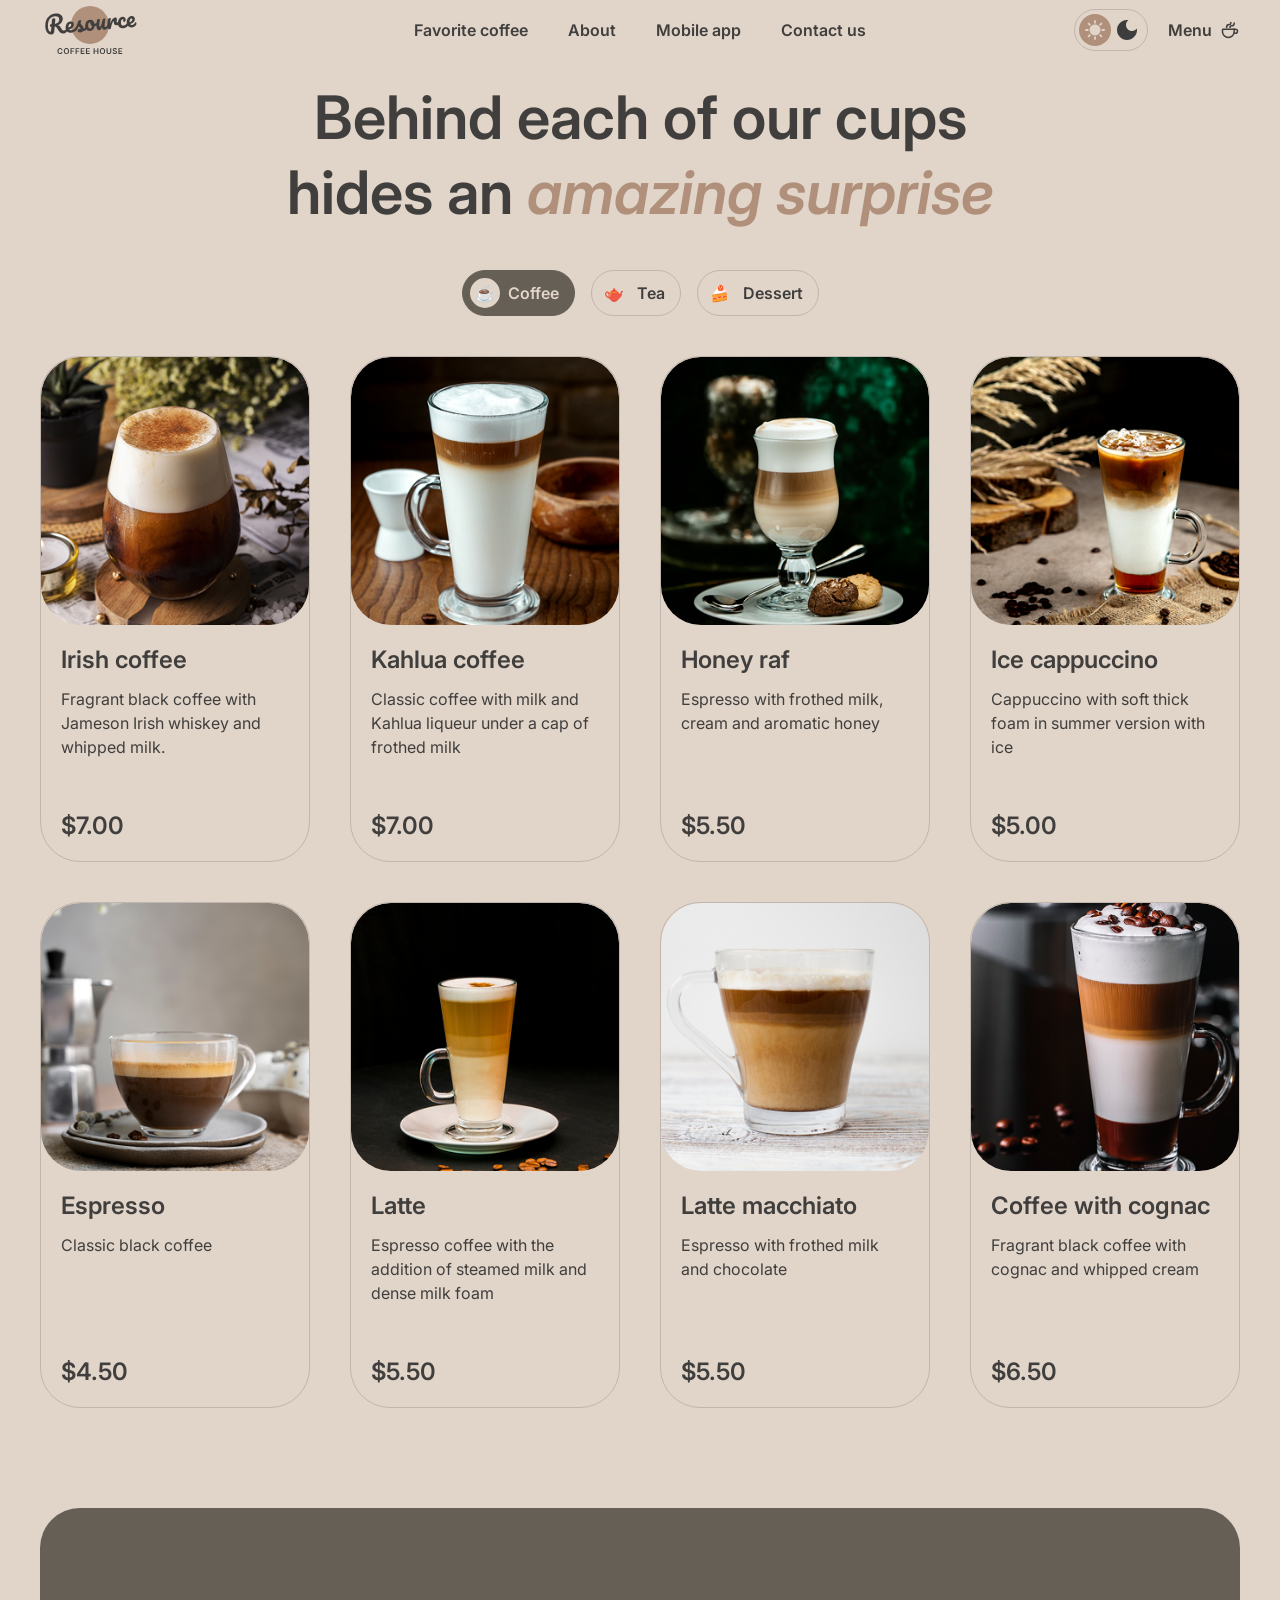
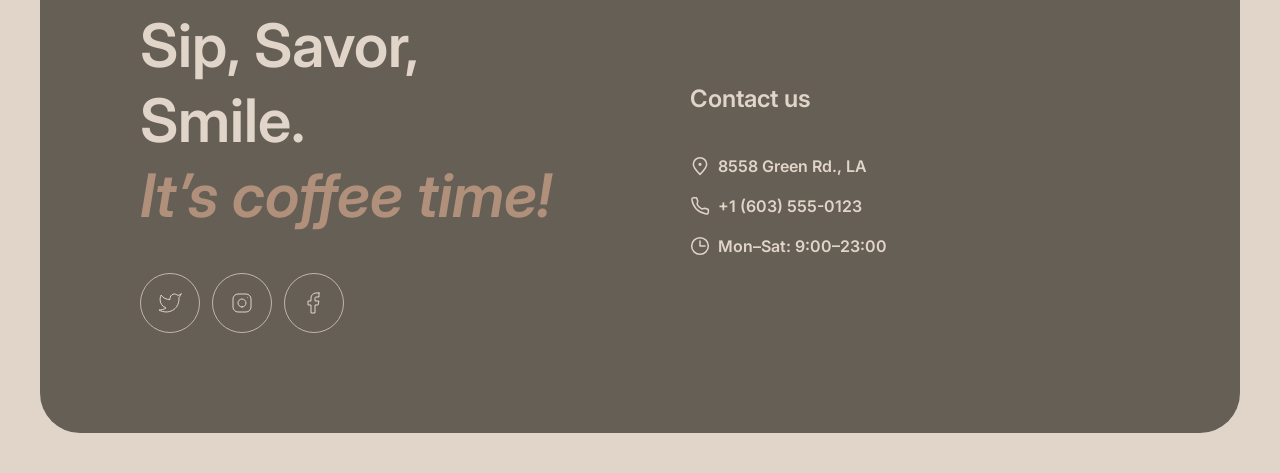
==== menu.html @ 9cdf7f80 "feat: add new functionality and style" ====
<!doctype html>
<html lang="en">
  <head>
    <meta charset="UTF-8" />
    <meta name="viewport" content="width=device-width, initial-scale=1.0" />
    <title>Coffee House Catalog</title>
    <link rel="preconnect" href="https://fonts.googleapis.com" />
    <link rel="preconnect" href="https://fonts.gstatic.com" crossorigin />
    <link
      href="https://fonts.googleapis.com/css2?family=Inter:ital,wght@0,400;0,600;1,600&display=swap"
      rel="stylesheet"
    />
    <link rel="stylesheet" href="./css/style.css" />
    <link rel="icon" type="image/svg+xml" href="./assets/images/favicon.svg" />
  </head>
  <body>
    <div class="page-container">
      <header>
        <a href="index.html" class="header-logo">
          <img
            class="logo-light"
            src="assets/images/logo.svg"
            alt="Coffee House"
          />
          <img
            class="logo-dark"
            src="assets/images/logo-dark.svg"
            alt="Coffee House"
          />
        </a>
        <nav>
          <ul>
            <li>
              <a href="index.html#favorites">Favorite coffee</a>
            </li>
            <li>
              <a href="index.html#about">About</a>
            </li>
            <li>
              <a href="index.html#mobile-app">Mobile app</a>
            </li>
            <li>
              <a href="#contacts">Contact us</a>
            </li>
          </ul>
        </nav>
        <div class="header-actions">
          <div class="theme-switcher">
            <button type="button" class="theme-light" aria-label="Light theme">
              <img src="assets/icons/Sun.svg" alt="" />
            </button>

            <button type="button" class="theme-dark" aria-label="Dark theme">
              <img src="assets/icons/Moon.svg" alt="" />
            </button>
          </div>
          <a class="menu-link" href="menu.html">
            <span>Menu</span>
            <img src="assets/icons/coffee-cup.svg" alt="" />
          </a>
          <button class="burger-button" type="button" aria-label="Open menu">
            <img src="assets/icons/burger.svg" alt="" />
          </button>
        </div>
      </header>

      <main>
        <section id="menu" class="menu-section">
          <h1>
            Behind each of our cups hides an <span>amazing surprise</span>
          </h1>

          <div class="menu-tabs">
            <button type="button" class="menu-tab active">
              <span class="menu-tab-icon" aria-hidden="true">☕</span>
              <span>Coffee</span>
            </button>

            <button type="button" class="menu-tab">
              <span class="menu-tab-icon" aria-hidden="true">🫖</span>
              <span>Tea</span>
            </button>

            <button type="button" class="menu-tab">
              <span class="menu-tab-icon" aria-hidden="true">🍰</span>
              <span>Dessert</span>
            </button>
          </div>

          <div class="menu-grid">
            <article class="menu-card">
              <img src="assets/images/coffee-1.png" alt="Irish coffee" />

              <div class="menu-card-description">
                <h2>Irish coffee</h2>

                <p>
                  Fragrant black coffee with Jameson Irish whiskey and whipped
                  milk.
                </p>

                <p class="menu-card-price">$7.00</p>
              </div>
            </article>

            <article class="menu-card">
              <img src="assets/images/coffee-2.png" alt="Kahlua coffee" />

              <div class="menu-card-description">
                <h2>Kahlua coffee</h2>

                <p>
                  Classic coffee with milk and Kahlua liqueur under a cap of
                  frothed milk
                </p>

                <p class="menu-card-price">$7.00</p>
              </div>
            </article>

            <article class="menu-card">
              <img src="assets/images/coffee-3.png" alt="Honey raf" />

              <div class="menu-card-description">
                <h2>Honey raf</h2>

                <p>Espresso with frothed milk, cream and aromatic honey</p>

                <p class="menu-card-price">$5.50</p>
              </div>
            </article>

            <article class="menu-card">
              <img src="assets/images/coffee-4.png" alt="Ice cappuccino" />

              <div class="menu-card-description">
                <h2>Ice cappuccino</h2>

                <p>
                  Cappuccino with soft thick foam in summer version with ice
                </p>

                <p class="menu-card-price">$5.00</p>
              </div>
            </article>

            <article class="menu-card">
              <img src="assets/images/coffee-5.png" alt="Espresso" />

              <div class="menu-card-description">
                <h2>Espresso</h2>

                <p>Classic black coffee</p>

                <p class="menu-card-price">$4.50</p>
              </div>
            </article>

            <article class="menu-card">
              <img src="assets/images/coffee-6.png" alt="Latte" />

              <div class="menu-card-description">
                <h2>Latte</h2>

                <p>
                  Espresso coffee with the addition of steamed milk and dense
                  milk foam
                </p>

                <p class="menu-card-price">$5.50</p>
              </div>
            </article>

            <article class="menu-card">
              <img src="assets/images/coffee-7.png" alt="Latte macchiato" />

              <div class="menu-card-description">
                <h2>Latte macchiato</h2>

                <p>Espresso with frothed milk and chocolate</p>

                <p class="menu-card-price">$5.50</p>
              </div>
            </article>

            <article class="menu-card">
              <img src="assets/images/coffee-8.png" alt="Coffee with cognac" />

              <div class="menu-card-description">
                <h2>Coffee with cognac</h2>

                <p>Fragrant black coffee with cognac and whipped cream</p>

                <p class="menu-card-price">$6.50</p>
              </div>
            </article>
          </div>

          <button
            class="menu-load-more"
            type="button"
            aria-label="Show more products"
          >
            <svg
              width="24"
              height="24"
              viewBox="0 0 24 24"
              fill="none"
              xmlns="http://www.w3.org/2000/svg"
              aria-hidden="true"
            >
              <path
                d="M20 11A8 8 0 1 0 18 17"
                stroke="currentColor"
                stroke-linecap="round"
                stroke-linejoin="round"
              />
              <path
                d="M20 4V11H13"
                stroke="currentColor"
                stroke-linecap="round"
                stroke-linejoin="round"
              />
            </svg>
          </button>
        </section>
      </main>

      <footer id="contacts">
        <div class="footer-content">
          <div class="footer-offer">
            <h2>
              Sip, Savor, Smile.<br />
              <span>It’s coffee time!</span>
            </h2>
            <div class="footer-socials">
              <a href="https://twitter.com" aria-label="Twitter">
                <img src="assets/icons/twitter.svg" alt="" />
              </a>

              <a href="https://instagram.com" aria-label="Instagram">
                <img src="assets/icons/instagram.svg" alt="" />
              </a>

              <a href="https://facebook.com" aria-label="Facebook">
                <img src="assets/icons/facebook.svg" alt="" />
              </a>
            </div>
          </div>
          <div class="footer-info">
            <h3>Contact us</h3>
            <div class="footer-contacts">
              <a
                href="https://maps.google.com/?q=8558+Green+Rd+LA"
                target="_blank"
                rel="noopener noreferrer"
              >
                <img src="assets/icons/pin-alt.svg" alt="" />
                <span>8558 Green Rd., LA</span>
              </a>

              <a href="tel:+16035550123">
                <img src="assets/icons/phone.svg" alt="" />
                <span>+1 (603) 555-0123</span>
              </a>

              <p>
                <img src="assets/icons/clock.svg" alt="" />
                <span>Mon–Sat: 9:00–23:00</span>
              </p>
            </div>
          </div>
        </div>
      </footer>
    </div>
    <script src="./js/theme.js"></script>
  </body>
</html>
---- css/style.css ----
:root {
  /* Light theme */
  --color-text-primary: #403f3d;
  --color-text-inverse: #e1d4c9;
  --color-text-accent: #b0907a;

  --color-bg-page: #e1d4c9;
  --color-bg-container: #665f55;
  --color-bg-overlay: rgba(64, 63, 61, 0.8);

  --color-border-primary: #c1b6ad;
  --color-border-inverse: #665f55;
}

html[data-theme="dark"] {
  /* Dark theme */
  --color-text-primary: #e1d4c9;
  --color-text-inverse: #e1d4c9;
  --color-text-accent: #b0907a;

  --color-bg-page: #292826;
  --color-bg-container: #403f3d;
  --color-bg-overlay: rgba(41, 40, 38, 0.8);

  --color-border-primary: #665f55;
  --color-border-inverse: #c1b6ad;
}

*,
*::before,
*::after {
  box-sizing: border-box;
}

body {
  margin: 0;
  background-color: var(--color-bg-page);
  color: var(--color-text-primary);
  font-family: "Inter", Arial, sans-serif;
}

.page-container {
  max-width: 1440px;
  padding: 0 40px 40px;
  margin: 0 auto;
}

header {
  display: grid;
  grid-template-columns: minmax(0, 1fr) auto minmax(0, 1fr);
  align-items: center;
  height: 60px;
  margin-bottom: 20px;
}

nav ul {
  display: flex;
  gap: 40px;
  list-style: none;
  margin: 0;
  padding: 0;
}

.theme-switcher {
  display: flex;
  align-items: center;
  border: 1px solid var(--color-border-primary);
  border-radius: 100px;
  padding: 4px;
}

.theme-switcher button {
  width: 32px;
  height: 32px;
  padding: 0;
  border: none;
  border-radius: 50%;
  color: var(--color-text-primary);
  background-color: transparent;
  cursor: pointer;
  transition: background-color 0.3s ease;
}

.theme-switcher button img {
  display: block;
  width: 20px;
  height: 20px;
  margin: auto;
}

html:not([data-theme="dark"]) .theme-dark img {
  filter: brightness(0) saturate(100%) invert(24%);
}

.theme-switcher button:first-child {
  background-color: #b0907a;
  color: #e1d4c9;
}

html[data-theme="dark"] .theme-switcher button:first-child {
  background-color: transparent;
  color: var(--color-text-primary);
}

html[data-theme="dark"] .theme-switcher button:last-child {
  background-color: var(--color-text-accent);
  color: var(--color-text-inverse);
}

html:not([data-theme="dark"]) .theme-dark:hover {
  background-color: #665f55;
}

html:not([data-theme="dark"]) .theme-dark:hover img {
  filter: brightness(0) invert(1);
}

html[data-theme="dark"] .theme-switcher button.theme-light:hover {
  background-color: var(--color-bg-container);
}

header > a {
  justify-self: start;
}

.header-logo {
  display: block;
}

.header-logo img {
  display: block;
}

.header-logo .logo-dark {
  display: none;
}

html[data-theme="dark"] .header-logo .logo-light {
  display: none;
}

html[data-theme="dark"] .header-logo .logo-dark {
  display: block;
}

.header-actions {
  display: flex;
  align-items: center;
  gap: 20px;
  justify-self: end;
}

.burger-button {
  display: none;
  align-items: center;
  justify-content: center;

  width: 44px;
  height: 44px;
  padding: 0;

  border: 1px solid #665f55;
  border-radius: 50%;
  background-color: transparent;

  cursor: pointer;
}

.burger-button img {
  display: block;
  width: 16px;
  height: 8px;
}

html[data-theme="dark"] .burger-button img {
  filter: brightness(0) saturate(100%) invert(88%) sepia(12%) saturate(178%)
    hue-rotate(335deg) brightness(102%) contrast(90%);
}

.menu-link {
  display: flex;
  align-items: center;
  gap: 8px;

  color: var(--color-text-primary);
  text-decoration: none;
}

nav a,
.menu-link {
  position: relative;
  color: var(--color-text-primary);
  font-size: 16px;
  font-weight: 600;
  line-height: 1.5;
  text-decoration: none;
}

nav a::after,
.menu-link::after {
  content: "";
  position: absolute;
  left: 0;
  right: 0;
  bottom: -4px;
  height: 2px;
  background-color: currentColor;

  transform: scaleX(0);
  transform-origin: center;
  transition: transform 0.3s ease;
}

nav a:hover::after,
.menu-link:hover::after {
  transform: scaleX(1);
}

html[data-theme="dark"] .menu-link img {
  filter: brightness(0) saturate(100%) invert(88%) sepia(12%) saturate(178%)
    hue-rotate(335deg) brightness(102%) contrast(90%);
}

#hero {
  min-height: 644px;
  padding: 100px;
  border-radius: 40px;

  background-image: url("../assets/images/img-hero.png");
  background-size: cover;
  background-position: center;
  background-repeat: no-repeat;
}

.hero-content {
  display: flex;
  flex-direction: column;
  gap: 40px;
  max-width: 530px;
}

.hero-content h1 {
  margin: 0;
  color: #e1d4c9;
  font-size: 72px;
  font-weight: 600;
  line-height: 1.05;
}

.hero-content h1 span {
  color: #b0907a;
  font-style: italic;
}

.hero-content p {
  margin: 0;
  color: #e1d4c9;
  font-size: 16px;
  font-weight: 400;
  line-height: 1.5;
}

.hero-button {
  display: flex;
  align-items: center;
  justify-content: center;

  width: 200px;
  height: 64px;

  border-radius: 100px;
  background-color: #e1d4c9;

  color: #403f3d;
  font-size: 16px;
  font-weight: 600;
  line-height: 1.5;
  text-decoration: none;
}

html[data-theme="dark"] .hero-button {
  background-color: #292826;
  color: #e1d4c9;
}

.hero-button img {
  width: 20px;
  height: 20px;
  opacity: 0;
  transition:
    width 0.3s ease,
    opacity 0.3s ease;
}

.hero-button:hover {
  gap: 8px;
}

.hero-button:hover img {
  width: 20px;
  opacity: 1;
}

html[data-theme="dark"] .hero-button img {
  filter: brightness(0) invert(1);
}

#favorites {
  margin-top: 100px;

  display: flex;
  flex-direction: column;
  align-items: center;
  gap: 40px;
}

#favorites h2 {
  text-align: center;
}

#favorites h2,
#about h2,
#mobile-app h2 {
  margin: 0;
  color: var(--color-text-primary);
  font-size: 60px;
  font-weight: 600;
  line-height: 1.25;
}

#favorites h2 span,
#about h2 span,
#mobile-app h2 span {
  color: #b0907a;
  font-style: italic;
}

.coffee-slider {
  display: flex;
  align-items: center;
  justify-content: space-between;
  width: 100%;
}

.coffee-card {
  display: flex;
  flex-direction: column;
  align-items: center;
  gap: 20px;

  width: 100%;
  max-width: 480px;
}

.coffee-card img {
  display: block;
  width: 100%;
  height: auto;
}

.coffee-card-description {
  display: flex;
  flex-direction: column;
  align-items: center;
  gap: 16px;

  width: 100%;
  text-align: center;
}

.coffee-card-description h3,
.coffee-card-description p {
  margin: 0;
}

.coffee-card-description h3 {
  color: var(--color-text-primary);
  font-size: 24px;
  font-weight: 600;
  line-height: 1.25;
}

.coffee-card-description p {
  color: var(--color-text-primary);
  font-size: 16px;
  font-weight: 400;
  line-height: 1.5;
}

.coffee-card-description .coffee-price {
  font-size: 24px;
  font-weight: 600;
  line-height: 1.25;
}

.slider-prev,
.slider-next {
  display: flex;
  align-items: center;
  justify-content: center;
  flex-shrink: 0;

  width: 60px;
  height: 60px;

  padding: 0;
  border: 1px solid var(--color-border-primary);
  border-radius: 50%;

  background-color: transparent;
  color: var(--color-text-primary);

  cursor: pointer;

  transition:
    background-color 0.3s ease,
    color 0.3s ease;
}

.slider-prev svg,
.slider-next svg {
  display: block;
  width: 24px;
  height: 24px;
}

.slider-prev:hover,
.slider-next:hover {
  background-color: #665f55;
  color: #e1d4c9;
}

html[data-theme="dark"] .slider-prev:hover,
html[data-theme="dark"] .slider-next:hover {
  background-color: var(--color-bg-container);
  border-color: var(--color-bg-container);
  color: var(--color-text-primary);
}

.slider-indicators {
  display: flex;
  align-items: center;
  justify-content: center;
  gap: 12px;
}

.indicator {
  display: block;
  width: 40px;
  height: 4px;
  border-radius: 100px;
  background-color: var(--color-border-primary);
}

.indicator.active {
  background-color: var(--color-border-inverse);
}

#about {
  margin-top: 100px;
  display: flex;
  flex-direction: column;
  gap: 40px;
}

.about-gallery {
  display: grid;
  grid-template-columns: repeat(2, minmax(0, 1fr));
  gap: 40px;
}

.about-column {
  display: flex;
  flex-direction: column;
  gap: 40px;
}

.about-image {
  width: 100%;
  overflow: hidden;
  border-radius: 20px;
}

.about-image-tall {
  height: 590px;
}

.about-image-short {
  height: 430px;
}

.about-image img {
  display: block;
  width: 100%;
  height: 100%;
  object-fit: cover;
  object-position: center;

  transform: scale(1.1);
  transition: transform 0.3s ease;
}

.about-image:hover img {
  transform: scale(1);
}

.app-content {
  display: flex;
  flex-direction: column;
  gap: 40px;
  width: 100%;
  max-width: 630px;
}

.app-content p {
  margin: 0;
  color: var(--color-text-primary);
  font-size: 16px;
  font-weight: 400;
  line-height: 1.5;
}

.app-buttons {
  display: flex;
  align-items: center;
  gap: 20px;
}

.app-store-button,
.google-play-button {
  display: flex;
  align-items: center;
  justify-content: flex-start;
  gap: 8px;

  width: 200px;
  height: 64px;
  padding: 0 20px;

  border: 1px solid var(--color-border-inverse);
  border-radius: 100px;

  color: var(--color-text-primary);
  text-decoration: none;

  background-color: transparent;

  transition:
    background-color 0.3s ease,
    color 0.3s ease;
}

.app-store-button:hover,
.google-play-button:hover {
  background-color: #665f55;
  color: #e1d4c9;
}

html[data-theme="dark"] .app-store-button:hover,
html[data-theme="dark"] .google-play-button:hover {
  background-color: var(--color-bg-container);
  color: var(--color-text-primary);
}

.app-store-button img,
.google-play-button img {
  display: block;
  width: 36px;
  height: 36px;
  flex-shrink: 0;
  transition: filter 0.3s ease;
}

html[data-theme="dark"] .app-store-button img,
html[data-theme="dark"] .google-play-button img {
  filter: brightness(0) saturate(100%) invert(88%) sepia(12%) saturate(178%)
    hue-rotate(335deg) brightness(102%) contrast(90%);
}

.app-button-text {
  display: flex;
  flex-direction: column;
  align-items: flex-start;
}

.app-button-text span:first-child {
  font-size: 10px;
  font-weight: 600;
  line-height: 1.4;
}

.app-button-text span:last-child {
  font-size: 16px;
  font-weight: 600;
  line-height: 1.5;
}

.app-store-button:hover img,
.google-play-button:hover img {
  filter: brightness(0) saturate(100%) invert(88%) sepia(12%) saturate(178%)
    hue-rotate(335deg) brightness(102%) contrast(90%);
}

.app-screens {
  display: block;
  width: 100%;
  max-width: 630px;
  height: auto;
}

#mobile-app {
  display: flex;
  align-items: center;
  gap: 100px;
  margin-top: 100px;
}

#mobile-app .app-screens {
  min-width: 0;
}

#contacts {
  margin-top: 100px;
}

.footer-content {
  display: flex;
  align-items: center;
  gap: 100px;

  padding: 100px;
  border-radius: 40px;
  background-color: var(--color-bg-container);
}

.footer-offer,
.footer-info {
  flex: 1;
  min-width: 0;
}

.footer-offer h2 {
  margin: 0;
  color: #e1d4c9;
  font-size: 60px;
  font-weight: 600;
  line-height: 1.25;
}

.footer-offer h2 span {
  color: #b0907a;
  font-style: italic;
}

.footer-socials {
  display: flex;
  align-items: center;
  gap: 12px;
}

.footer-socials a {
  display: flex;
  align-items: center;
  justify-content: center;

  width: 60px;
  height: 60px;

  border: 1px solid var(--color-border-primary);
  border-radius: 50%;

  flex-shrink: 0;

  background-color: transparent;

  transition:
    background-color 0.3s ease,
    border-color 0.3s ease;
}

.footer-socials a:hover {
  background-color: #e1d4c9;
  border-color: #e1d4c9;
}

html[data-theme="dark"] .footer-socials a:hover {
  background-color: var(--color-bg-page);
  border-color: var(--color-bg-page);
}

.footer-socials img {
  display: block;
  width: 24px;
  height: 24px;
  transition: filter 0.3s ease;
}

.footer-socials a:hover img {
  filter: brightness(0) saturate(100%) invert(24%) sepia(5%) saturate(376%)
    hue-rotate(356deg) brightness(96%) contrast(89%);
}

html[data-theme="dark"] .footer-socials a:hover img {
  filter: none;
}

.footer-offer {
  display: flex;
  flex-direction: column;
  gap: 40px;
}

.footer-info {
  display: flex;
  flex-direction: column;
  gap: 40px;
}

.footer-info h3 {
  margin: 0;
  color: #e1d4c9;
  font-size: 24px;
  font-weight: 600;
  line-height: 1.25;
}

.footer-contacts {
  display: flex;
  flex-direction: column;
  align-items: flex-start;
  gap: 16px;
}

.footer-contacts a,
.footer-contacts p {
  display: flex;
  align-items: center;
  gap: 8px;

  margin: 0;
  color: #e1d4c9;
  font-size: 16px;
  font-weight: 600;
  line-height: 1.5;
  text-decoration: none;
}

.footer-contacts img {
  display: block;
  width: 20px;
  height: 20px;
  flex-shrink: 0;
}

.footer-contacts a span {
  text-decoration: underline;
  text-decoration-color: transparent;
  text-underline-offset: 4px;
  transition: text-decoration-color 0.3s ease;
}

.footer-contacts a:hover span {
  text-decoration-color: #e1d4c9;
}

.menu-tabs {
  display: flex;
  align-items: center;
  justify-content: center;
  gap: 16px;
}

.menu-tab {
  display: flex;
  align-items: center;
  justify-content: center;
  gap: 8px;

  padding: 7px 15px 7px 7px;

  border: 1px solid var(--color-border-primary);
  border-radius: 100px;
  height: 46px;

  background-color: transparent;
  color: var(--color-text-primary);

  font-family: inherit;
  font-size: 16px;
  font-weight: 600;
  line-height: 1.5;

  cursor: pointer;

  transition:
    background-color 0.3s ease,
    color 0.3s ease;
}

.menu-tab-icon {
  display: flex;
  align-items: center;
  justify-content: center;

  width: 30px;
  height: 30px;

  border-radius: 50%;
  background-color: #e1d4c9;

  font-size: 16px;
  line-height: 1;
  flex-shrink: 0;
}

.menu-tab.active {
  background-color: var(--color-bg-container);
  color: var(--color-text-inverse);
  border-color: #665f55;
}

.menu-tab:not(.active):hover {
  background-color: #665f55;
  color: #e1d4c9;
  border-color: #665f55;
}

html[data-theme="dark"] .menu-tab:not(.active):hover {
  background-color: var(--color-bg-container);
  border-color: var(--color-bg-container);
  color: var(--color-text-primary);
}

.menu-section {
  display: flex;
  flex-direction: column;
  align-items: center;
  gap: 40px;
}

.menu-section h1 {
  max-width: 800px;
  margin: 0 auto;

  color: var(--color-text-primary);
  font-size: 60px;
  font-weight: 600;
  line-height: 1.25;
  text-align: center;
}

.menu-section h1 span {
  color: var(--color-text-accent);
  font-style: italic;
}

.menu-grid {
  display: grid;
  grid-template-columns: repeat(4, minmax(0, 1fr));
  gap: 40px;
  width: 100%;
}

.menu-card {
  display: flex;
  flex-direction: column;

  min-height: 506px;
  overflow: hidden;

  border: 1px solid var(--color-border-primary);
  border-radius: 40px;
}

.menu-card > img {
  display: block;
  width: 100%;
  aspect-ratio: 1;
  object-fit: cover;
  border-radius: 40px;
}

.menu-card-description {
  display: flex;
  flex: 1;
  flex-direction: column;
  gap: 12px;

  padding: 20px;
}

.menu-card-description h2 {
  margin: 0;

  color: var(--color-text-primary);
  font-size: 24px;
  font-weight: 600;
  line-height: 1.25;
}

.menu-card-description p {
  margin: 0;

  color: var(--color-text-primary);
  font-size: 16px;
  line-height: 1.5;
}

.menu-card-description .menu-card-price {
  margin-top: auto;

  font-size: 24px;
  font-weight: 600;
  line-height: 1.25;
}

.menu-load-more {
  display: none;
  align-items: center;
  justify-content: center;

  width: 60px;
  height: 60px;
  padding: 0;

  border: 1px solid var(--color-border-primary);
  border-radius: 50%;

  background-color: transparent;
  color: var(--color-text-primary);

  cursor: pointer;
}

.menu-load-more svg {
  display: block;
  width: 24px;
  height: 24px;
}

@media (max-width: 1024px) {
  header {
    grid-template-columns: 1fr auto;
  }

  nav,
  .menu-link {
    display: none;
  }

  .burger-button {
    display: flex;
  }

  #hero {
    padding: 100px 60px;
  }

  .about-gallery {
    display: flex;
    flex-direction: column;
    gap: 40px;
  }

  .about-column {
    display: contents;
  }

  .about-image-tall {
    height: 590px;
  }

  .about-image-short {
    display: none;
  }

  #mobile-app {
    flex-direction: column;
    align-items: center;
  }

  .app-content {
    max-width: none;
  }

  .footer-content {
    flex-direction: column;
    align-items: stretch;
    padding: 100px 60px;
  }

  .footer-offer,
  .footer-info {
    flex: none;
  }

  .footer-contacts {
    gap: 22px;
  }

  .menu-grid {
    grid-template-columns: repeat(2, minmax(0, 1fr));
  }

  .menu-load-more {
    display: flex;
  }

  .menu-card:nth-child(n + 5) {
    display: none;
  }

  .header-actions {
    justify-self: end;
  }
}

@media (max-width: 767px) {
  .page-container {
    padding: 0 16px 40px;
  }

  header {
    grid-template-columns: 1fr auto;
  }

  #hero {
    min-height: 552px;
    padding: 60px 16px;
  }

  .hero-content h1 {
    font-size: 42px;
    line-height: 1.15;
  }

  #favorites h2,
  #about h2,
  #mobile-app h2,
  .footer-offer h2 {
    font-size: 32px;
    line-height: 1.25;
  }

  .slider-prev,
  .slider-next {
    display: none;
  }

  .coffee-card img {
    width: 100%;
    height: 348px;
    object-fit: contain;
  }

  #mobile-app {
    gap: 40px;
  }

  .app-content {
    gap: 40px;
  }

  .app-buttons {
    flex-direction: column;
    align-items: flex-start;
    gap: 20px;
  }

  .app-store-button,
  .google-play-button {
    width: 200px;
    flex-shrink: 0;
  }

  .app-screens {
    width: 100%;
    height: auto;
  }

  .footer-content {
    padding: 60px 16px;
    gap: 40px;
  }

  .menu-section h1 {
    font-size: 32px;
    line-height: 1.25;
  }

  .menu-grid {
    grid-template-columns: 1fr;
    justify-items: center;
    gap: 40px;
  }

  .menu-card {
    width: 100%;
    max-width: 310px;
    min-height: 506px;
  }

  .menu-card:nth-child(n + 5) {
    display: none;
  }
}
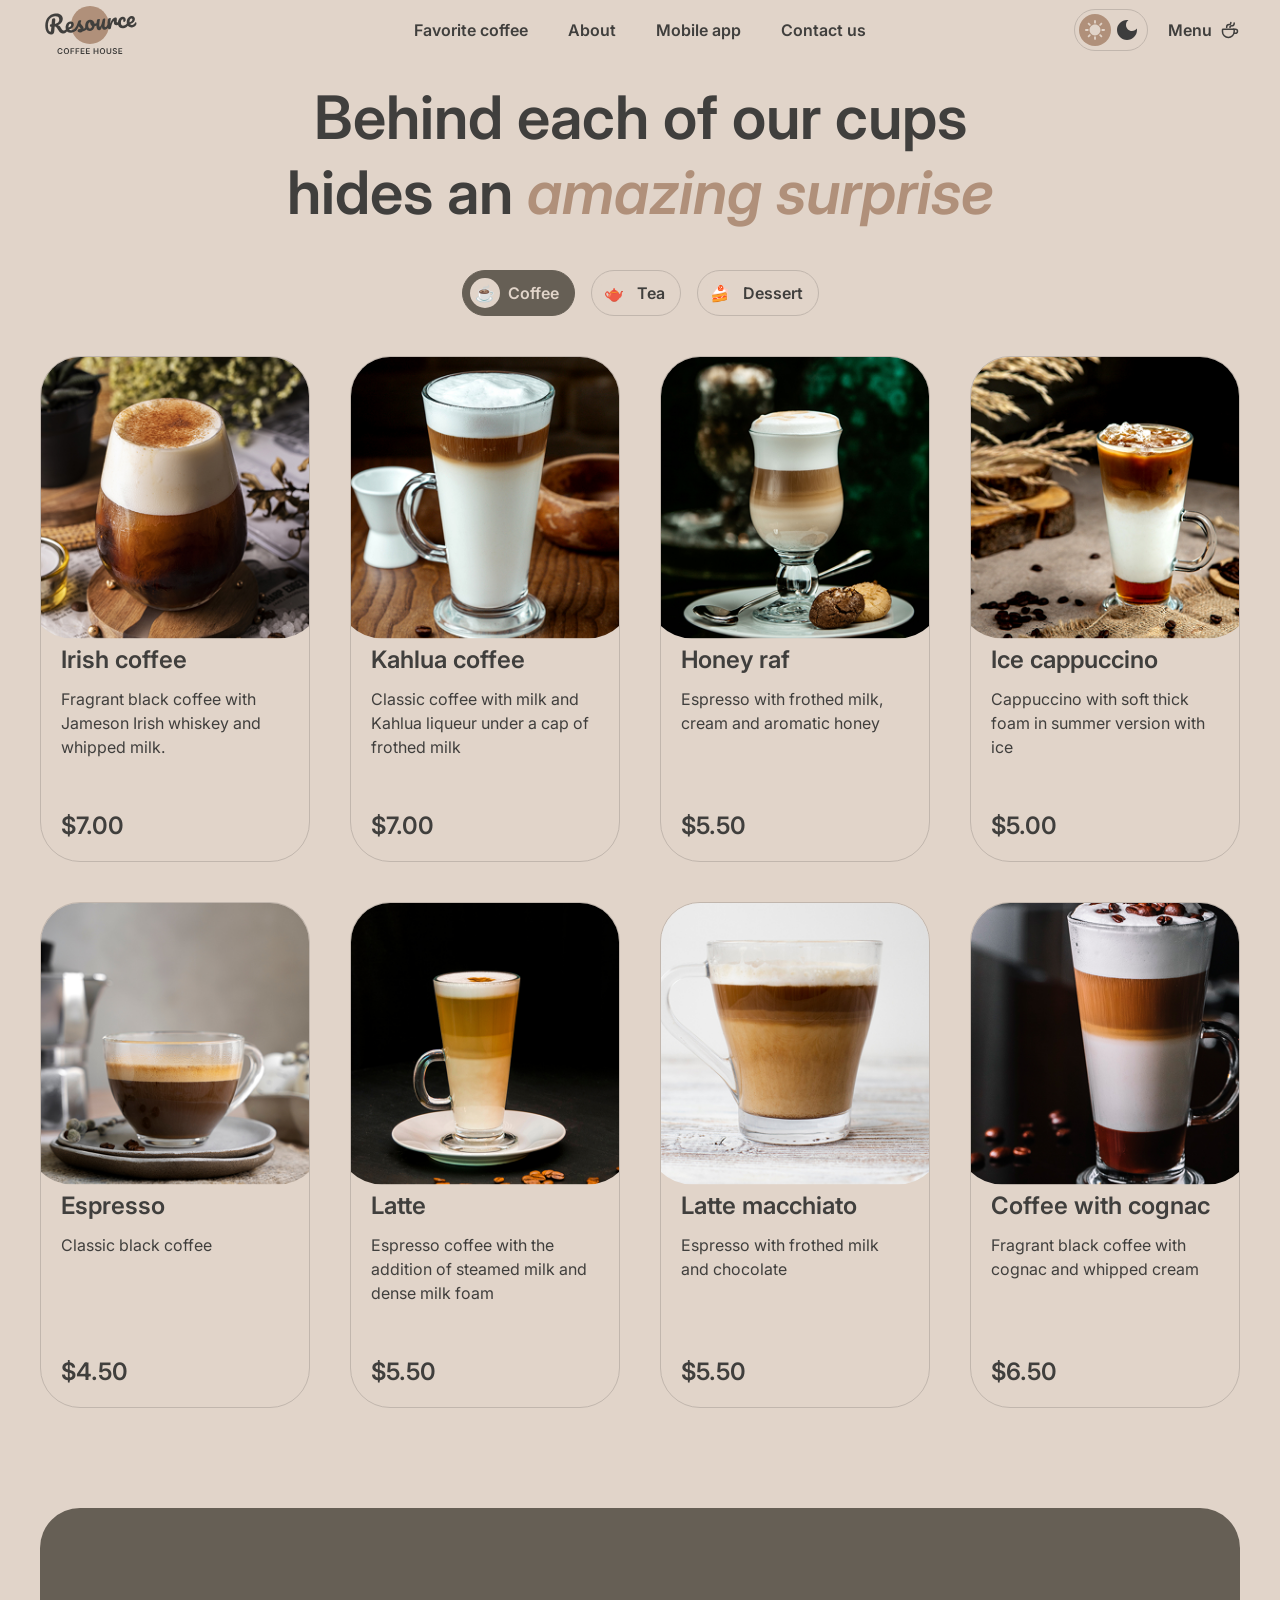
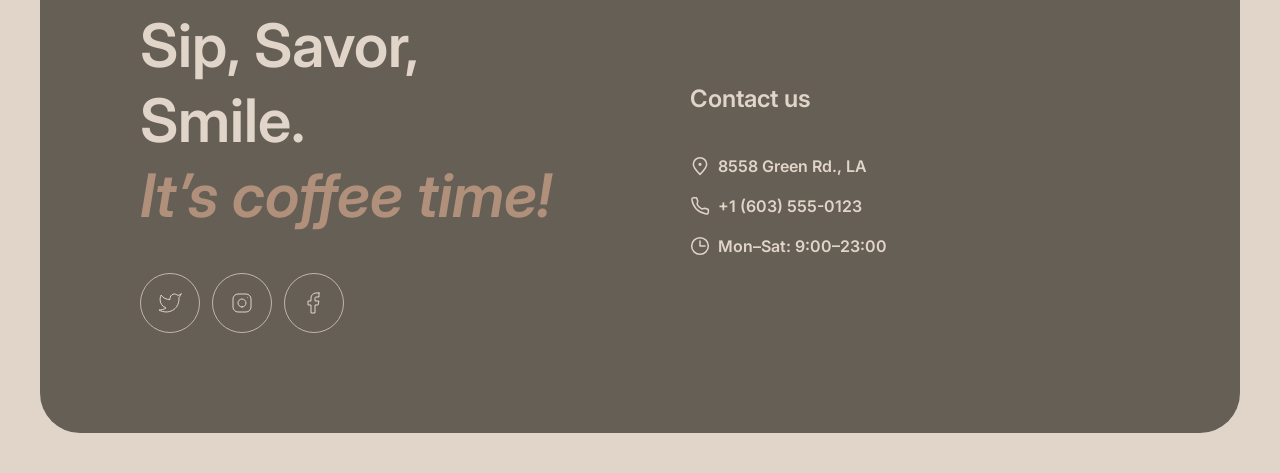
==== commit be5f5767: "feat: add slider and burger functionality" ====
--- a/menu.html
+++ b/menu.html
@@ -58,12 +58,47 @@
             <span>Menu</span>
             <img src="assets/icons/coffee-cup.svg" alt="" />
           </a>
-          <button class="burger-button" type="button" aria-label="Open menu">
-            <img src="assets/icons/burger.svg" alt="" />
+          <button
+            class="burger-button"
+            type="button"
+            aria-label="Open menu"
+            aria-expanded="false"
+            aria-controls="mobile-navigation"
+          >
+            <img class="burger-icon" src="assets/icons/burger.svg" alt="" />
+            <img
+              class="close-icon"
+              src="assets/icons/burger-active.svg"
+              alt=""
+            />
           </button>
         </div>
       </header>
-
+      <nav
+        class="mobile-nav"
+        id="mobile-navigation"
+        aria-label="Mobile navigation"
+      >
+        <ul>
+          <li>
+            <a href="index.html#favorites">Favorite coffee</a>
+          </li>
+          <li>
+            <a href="index.html#about">About</a>
+          </li>
+          <li>
+            <a href="index.html#mobile-app">Mobile app</a>
+          </li>
+          <li>
+            <a href="#contacts">Contact us</a>
+          </li>
+          <li>
+            <a href="menu.html"
+              >Menu<img src="assets/icons/coffee-cup.svg" alt=""
+            /></a>
+          </li>
+        </ul>
+      </nav>
       <main>
         <section id="menu" class="menu-section">
           <h1>
@@ -274,5 +309,6 @@
       </footer>
     </div>
     <script src="./js/theme.js"></script>
+    <script src="./js/burger-menu.js"></script>
   </body>
 </html>
--- a/css/style.css
+++ b/css/style.css
@@ -32,11 +32,19 @@
   box-sizing: border-box;
 }
 
+html {
+  scroll-behavior: smooth;
+}
+
 body {
   margin: 0;
   background-color: var(--color-bg-page);
   color: var(--color-text-primary);
   font-family: "Inter", Arial, sans-serif;
+}
+
+body.menu-open {
+  overflow: hidden;
 }
 
 .page-container {
@@ -166,10 +174,24 @@
   cursor: pointer;
 }
 
-.burger-button img {
+.burger-button .burger-icon {
   display: block;
   width: 16px;
   height: 8px;
+}
+
+.burger-button .close-icon {
+  display: none;
+  width: 16px;
+  height: 16px;
+}
+
+.burger-button[aria-expanded="true"] .burger-icon {
+  display: none;
+}
+
+.burger-button[aria-expanded="true"] .close-icon {
+  display: block;
 }
 
 html[data-theme="dark"] .burger-button img {
@@ -216,7 +238,8 @@
   transform: scaleX(1);
 }
 
-html[data-theme="dark"] .menu-link img {
+html[data-theme="dark"] .menu-link img,
+html[data-theme="dark"] .mobile-nav a img {
   filter: brightness(0) saturate(100%) invert(88%) sepia(12%) saturate(178%)
     hue-rotate(335deg) brightness(102%) contrast(90%);
 }
@@ -352,6 +375,24 @@
   max-width: 480px;
 }
 
+.coffee-slider > .coffee-card.coffee-card-hidden {
+  display: none;
+}
+
+.coffee-slider > .coffee-card:not(.coffee-card-hidden) {
+  animation: coffee-fade-in 1s ease;
+}
+
+@keyframes coffee-fade-in {
+  from {
+    opacity: 0;
+  }
+
+  to {
+    opacity: 1;
+  }
+}
+
 .coffee-card img {
   display: block;
   width: 100%;
@@ -878,6 +919,13 @@
   aspect-ratio: 1;
   object-fit: cover;
   border-radius: 40px;
+
+  transform: scale(1.1);
+  transition: transform 0.3s ease;
+}
+
+.menu-card:hover > img {
+  transform: scale(1);
 }
 
 .menu-card-description {
@@ -938,20 +986,11 @@
   height: 24px;
 }
 
+.mobile-nav {
+  display: none;
+}
+
 @media (max-width: 1024px) {
-  header {
-    grid-template-columns: 1fr auto;
-  }
-
-  nav,
-  .menu-link {
-    display: none;
-  }
-
-  .burger-button {
-    display: flex;
-  }
-
   #hero {
     padding: 100px 60px;
   }
@@ -1015,13 +1054,99 @@
   }
 }
 
-@media (max-width: 767px) {
+@media (min-width: 769px) and (max-width: 1024px) {
+  header {
+    grid-template-columns: auto minmax(0, 1fr) auto;
+    column-gap: 12px;
+  }
+
+  nav ul {
+    justify-content: center;
+    gap: 8px;
+  }
+
+  .header-actions {
+    gap: 8px;
+  }
+}
+
+@media (max-width: 768px) {
+  header {
+    grid-template-columns: 1fr auto;
+  }
+
+  header nav,
+  .menu-link {
+    display: none;
+  }
+
+  .burger-button {
+    display: flex;
+  }
+
+  .mobile-nav {
+    display: flex;
+    flex-direction: column;
+    align-items: center;
+    justify-content: center;
+
+    position: fixed;
+    top: 80px;
+    left: 0;
+    right: 0;
+    bottom: 0;
+
+    background-color: var(--color-bg-page);
+
+    transform: translateX(100%);
+    visibility: hidden;
+
+    transition:
+      transform 0.5s ease,
+      visibility 0s linear 0.5s;
+
+    z-index: 10;
+    overflow-y: auto;
+  }
+
+  .mobile-nav.is-open {
+    transform: translateX(0);
+    visibility: visible;
+
+    transition:
+      transform 0.5s ease,
+      visibility 0s;
+  }
+
+  .mobile-nav ul {
+    display: flex;
+    flex-direction: column;
+    align-items: center;
+    gap: 60px;
+  }
+
+  .mobile-nav a {
+    display: inline-flex;
+    align-items: center;
+    gap: 16px;
+
+    font-size: 32px;
+    font-weight: 600;
+    line-height: 1.25;
+
+    color: var(--color-text-primary);
+    text-decoration: none;
+  }
+
+  .mobile-nav a img {
+    width: 40px;
+    height: 40px;
+  }
+}
+
+@media (max-width: 600px) {
   .page-container {
     padding: 0 16px 40px;
-  }
-
-  header {
-    grid-template-columns: 1fr auto;
   }
 
   #hero {
@@ -1042,9 +1167,8 @@
     line-height: 1.25;
   }
 
-  .slider-prev,
-  .slider-next {
-    display: none;
+  .coffee-slider {
+    justify-content: center;
   }
 
   .coffee-card img {
@@ -1104,3 +1228,10 @@
     display: none;
   }
 }
+
+@media (max-width: 380px) {
+  .slider-prev,
+  .slider-next {
+    display: none;
+  }
+}
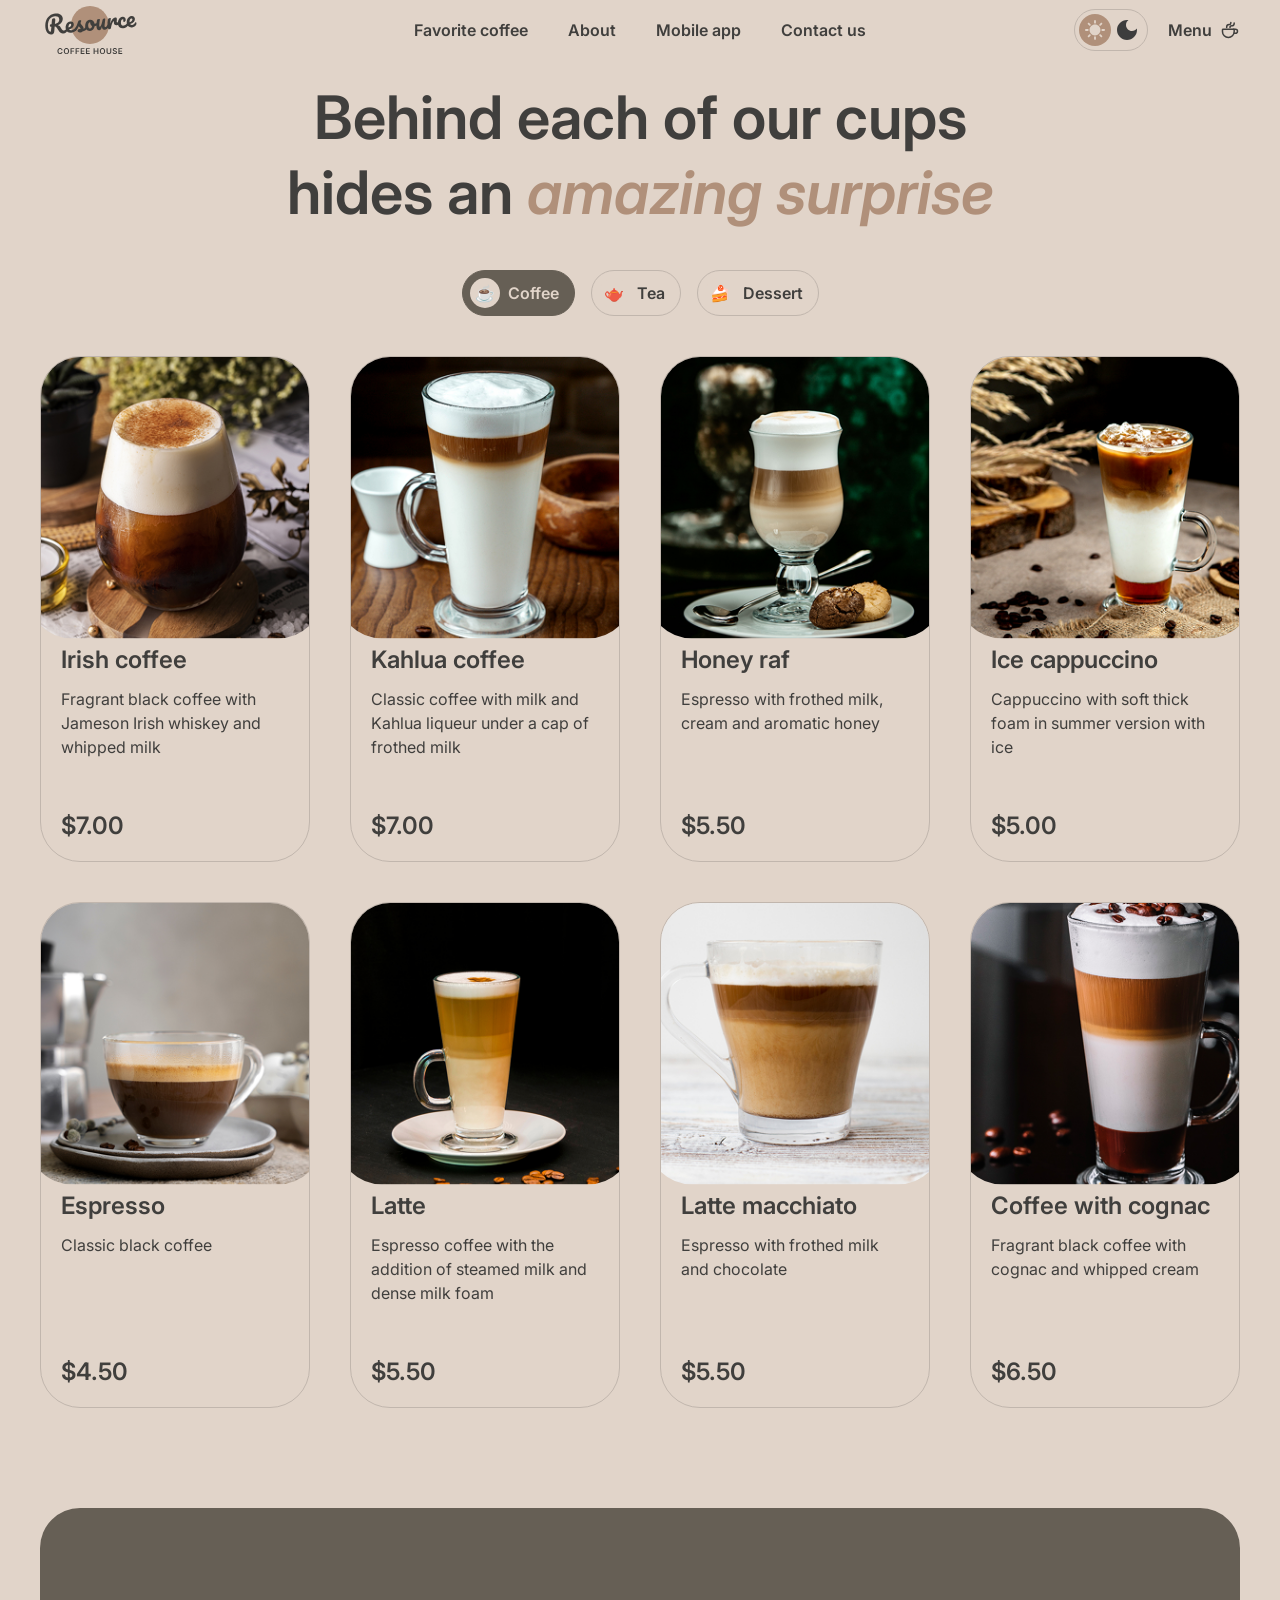
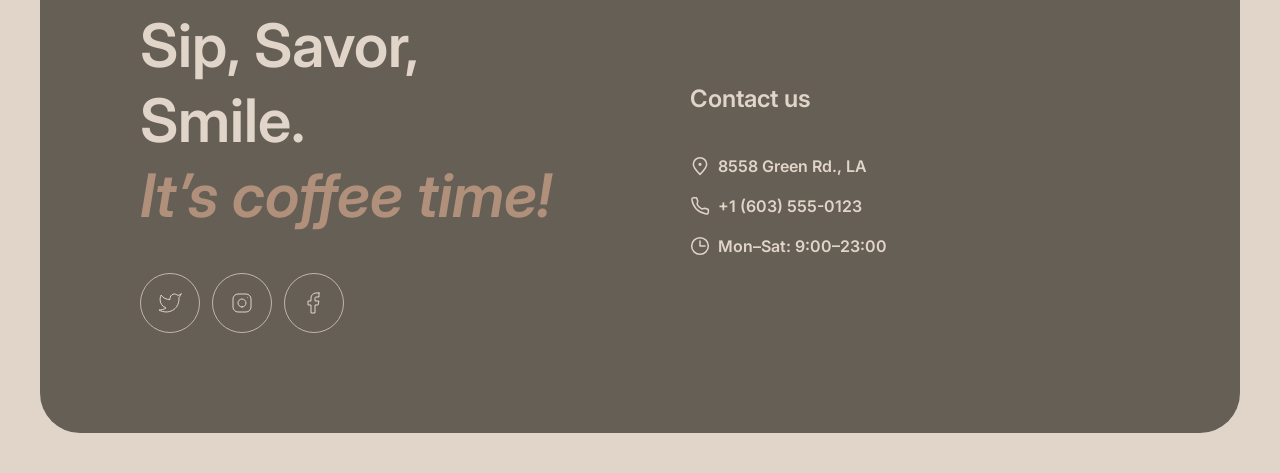
==== commit 7339a0e3: "feat: add categories and modals" ====
--- a/menu.html
+++ b/menu.html
@@ -11,6 +11,7 @@
       rel="stylesheet"
     />
     <link rel="stylesheet" href="./css/style.css" />
+    <link rel="stylesheet" href="./css/modal.css" />
     <link rel="icon" type="image/svg+xml" href="./assets/images/favicon.svg" />
   </head>
   <body>
@@ -106,130 +107,27 @@
           </h1>
 
           <div class="menu-tabs">
-            <button type="button" class="menu-tab active">
+            <button
+              type="button"
+              class="menu-tab active"
+              data-category="coffee"
+            >
               <span class="menu-tab-icon" aria-hidden="true">☕</span>
               <span>Coffee</span>
             </button>
 
-            <button type="button" class="menu-tab">
+            <button type="button" class="menu-tab" data-category="tea">
               <span class="menu-tab-icon" aria-hidden="true">🫖</span>
               <span>Tea</span>
             </button>
 
-            <button type="button" class="menu-tab">
+            <button type="button" class="menu-tab" data-category="dessert">
               <span class="menu-tab-icon" aria-hidden="true">🍰</span>
               <span>Dessert</span>
             </button>
           </div>
 
-          <div class="menu-grid">
-            <article class="menu-card">
-              <img src="assets/images/coffee-1.png" alt="Irish coffee" />
-
-              <div class="menu-card-description">
-                <h2>Irish coffee</h2>
-
-                <p>
-                  Fragrant black coffee with Jameson Irish whiskey and whipped
-                  milk.
-                </p>
-
-                <p class="menu-card-price">$7.00</p>
-              </div>
-            </article>
-
-            <article class="menu-card">
-              <img src="assets/images/coffee-2.png" alt="Kahlua coffee" />
-
-              <div class="menu-card-description">
-                <h2>Kahlua coffee</h2>
-
-                <p>
-                  Classic coffee with milk and Kahlua liqueur under a cap of
-                  frothed milk
-                </p>
-
-                <p class="menu-card-price">$7.00</p>
-              </div>
-            </article>
-
-            <article class="menu-card">
-              <img src="assets/images/coffee-3.png" alt="Honey raf" />
-
-              <div class="menu-card-description">
-                <h2>Honey raf</h2>
-
-                <p>Espresso with frothed milk, cream and aromatic honey</p>
-
-                <p class="menu-card-price">$5.50</p>
-              </div>
-            </article>
-
-            <article class="menu-card">
-              <img src="assets/images/coffee-4.png" alt="Ice cappuccino" />
-
-              <div class="menu-card-description">
-                <h2>Ice cappuccino</h2>
-
-                <p>
-                  Cappuccino with soft thick foam in summer version with ice
-                </p>
-
-                <p class="menu-card-price">$5.00</p>
-              </div>
-            </article>
-
-            <article class="menu-card">
-              <img src="assets/images/coffee-5.png" alt="Espresso" />
-
-              <div class="menu-card-description">
-                <h2>Espresso</h2>
-
-                <p>Classic black coffee</p>
-
-                <p class="menu-card-price">$4.50</p>
-              </div>
-            </article>
-
-            <article class="menu-card">
-              <img src="assets/images/coffee-6.png" alt="Latte" />
-
-              <div class="menu-card-description">
-                <h2>Latte</h2>
-
-                <p>
-                  Espresso coffee with the addition of steamed milk and dense
-                  milk foam
-                </p>
-
-                <p class="menu-card-price">$5.50</p>
-              </div>
-            </article>
-
-            <article class="menu-card">
-              <img src="assets/images/coffee-7.png" alt="Latte macchiato" />
-
-              <div class="menu-card-description">
-                <h2>Latte macchiato</h2>
-
-                <p>Espresso with frothed milk and chocolate</p>
-
-                <p class="menu-card-price">$5.50</p>
-              </div>
-            </article>
-
-            <article class="menu-card">
-              <img src="assets/images/coffee-8.png" alt="Coffee with cognac" />
-
-              <div class="menu-card-description">
-                <h2>Coffee with cognac</h2>
-
-                <p>Fragrant black coffee with cognac and whipped cream</p>
-
-                <p class="menu-card-price">$6.50</p>
-              </div>
-            </article>
-          </div>
+          <div class="menu-grid"></div>
 
           <button
             class="menu-load-more"
@@ -308,7 +206,53 @@
         </div>
       </footer>
     </div>
+    <div class="modal-overlay" aria-hidden="true">
+      <div
+        class="product-modal"
+        role="dialog"
+        aria-modal="true"
+        aria-labelledby="modal-product-name"
+      >
+        <div class="product-modal-preview">
+          <img class="product-modal-image" src="" alt="" />
+        </div>
+
+        <div class="product-modal-content">
+          <div class="product-modal-title">
+            <h2 id="modal-product-name"></h2>
+            <p class="product-modal-description"></p>
+          </div>
+          <div class="product-modal-options product-modal-sizes">
+            <p class="product-modal-label">Size</p>
+
+            <div class="product-modal-tabs product-modal-size-tabs"></div>
+          </div>
+
+          <div class="product-modal-options product-modal-additives">
+            <p class="product-modal-label">Additives</p>
+
+            <div class="product-modal-tabs product-modal-additive-tabs"></div>
+          </div>
+          <div class="product-modal-total">
+            <span>Total:</span>
+            <span class="product-modal-price"></span>
+          </div>
+
+          <div class="product-modal-alert">
+            <span class="product-modal-info" aria-hidden="true">ⓘ</span>
+            <p>
+              The cost is not final. Download our mobile app to see the final
+              price and place your order. Earn loyalty points and enjoy your
+              favorite coffee with up to 20% discount.
+            </p>
+          </div>
+
+          <button class="product-modal-close" type="button">Close</button>
+        </div>
+      </div>
+    </div>
     <script src="./js/theme.js"></script>
     <script src="./js/burger-menu.js"></script>
+    <script src="./js/menu.js"></script>
   </body>
 </html>
--- a/css/style.css
+++ b/css/style.css
@@ -1042,10 +1042,6 @@
   }
 
   .menu-load-more {
-    display: flex;
-  }
-
-  .menu-card:nth-child(n + 5) {
     display: none;
   }
 
@@ -1141,6 +1137,14 @@
   .mobile-nav a img {
     width: 40px;
     height: 40px;
+  }
+
+  .menu-card.is-hidden {
+    display: none;
+  }
+
+  .menu-load-more.is-visible {
+    display: flex;
   }
 }
 
--- a/css/modal.css
+++ b/css/modal.css
@@ -0,0 +1,235 @@
+.modal-overlay {
+  display: none;
+
+  position: fixed;
+  inset: 0;
+  z-index: 100;
+
+  align-items: center;
+  justify-content: center;
+
+  padding: 20px;
+
+  background-color: var(--color-bg-overlay);
+}
+
+.modal-overlay.is-open {
+  display: flex;
+}
+
+.product-modal {
+  display: grid;
+  grid-template-columns: 310px 458px;
+
+  width: 800px;
+  padding: 16px;
+
+  border-radius: 40px;
+
+  background-color: var(--color-bg-page);
+  color: var(--color-text-primary);
+}
+
+.product-modal-preview {
+  width: 310px;
+  height: 310px;
+
+  overflow: hidden;
+
+  border-radius: 40px;
+}
+
+.product-modal-image {
+  display: block;
+
+  width: 340px;
+  height: 340px;
+
+  object-fit: cover;
+
+  transform: translate(-15px, -15px);
+}
+
+.product-modal-content {
+  display: flex;
+  flex-direction: column;
+  gap: 20px;
+
+  width: 458px;
+
+  padding-left: 20px;
+}
+
+.product-modal-title {
+  display: flex;
+  flex-direction: column;
+  gap: 12px;
+}
+
+.product-modal-title h2,
+.product-modal-title p {
+  margin: 0;
+}
+
+.product-modal-title h2 {
+  font-size: 24px;
+  font-weight: 600;
+  line-height: 1.25;
+}
+
+.product-modal-description {
+  font-size: 16px;
+  line-height: 1.5;
+}
+
+.product-modal-total {
+  display: flex;
+  justify-content: space-between;
+
+  font-size: 24px;
+  font-weight: 600;
+  line-height: 1.25;
+}
+
+.product-modal-close {
+  width: 100%;
+  min-height: 44px;
+
+  border: 1px solid var(--color-border-inverse);
+  border-radius: 100px;
+
+  background-color: transparent;
+  color: var(--color-text-primary);
+
+  font-family: inherit;
+  font-size: 16px;
+  font-weight: 600;
+  line-height: 1.5;
+
+  cursor: pointer;
+}
+
+.product-modal-alert {
+  display: flex;
+  gap: 8px;
+
+  padding: 12px 0;
+
+  border-top: 1px solid var(--color-border-primary);
+}
+
+.product-modal-alert p {
+  margin: 0;
+
+  font-size: 10px;
+  font-weight: 600;
+  line-height: 1.4;
+}
+
+.product-modal-info {
+  flex-shrink: 0;
+
+  font-size: 16px;
+  line-height: 1;
+}
+
+.product-modal-options {
+  display: flex;
+  flex-direction: column;
+  gap: 8px;
+}
+
+.product-modal-label {
+  margin: 0;
+
+  font-size: 16px;
+  line-height: 1.5;
+}
+
+.product-modal-tabs {
+  display: flex;
+  flex-wrap: wrap;
+  gap: 8px;
+}
+
+.product-modal-tab {
+  display: flex;
+  align-items: center;
+  gap: 8px;
+
+  height: 46px;
+  padding: 8px 16px 8px 8px;
+
+  border: 1px solid var(--color-border-primary);
+  border-radius: 100px;
+
+  background-color: transparent;
+  color: var(--color-text-primary);
+
+  font-family: inherit;
+  font-size: 16px;
+  font-weight: 600;
+  line-height: 1.5;
+
+  cursor: pointer;
+}
+
+.product-modal-tab-icon {
+  display: flex;
+  align-items: center;
+  justify-content: center;
+
+  width: 30px;
+  height: 30px;
+
+  border-radius: 50%;
+
+  background-color: var(--color-border-primary);
+}
+
+.product-modal-tab.active {
+  border-color: var(--color-bg-container);
+  background-color: var(--color-bg-container);
+  color: var(--color-text-inverse);
+}
+
+.product-modal-tab.active .product-modal-tab-icon {
+  background-color: var(--color-bg-page);
+  color: var(--color-text-primary);
+}
+
+body.modal-open {
+  overflow: hidden;
+}
+
+@media (max-width: 768px) {
+  .product-modal {
+    grid-template-columns: 310px 346px;
+    width: 688px;
+  }
+
+  .product-modal-content {
+    width: 346px;
+  }
+}
+
+@media (max-width: 727px) {
+  .modal-overlay {
+    padding: 19px;
+  }
+
+  .product-modal {
+    display: block;
+
+    width: 342px;
+  }
+
+  .product-modal-preview {
+    display: none;
+  }
+
+  .product-modal-content {
+    width: 310px;
+    padding-left: 0;
+  }
+}
